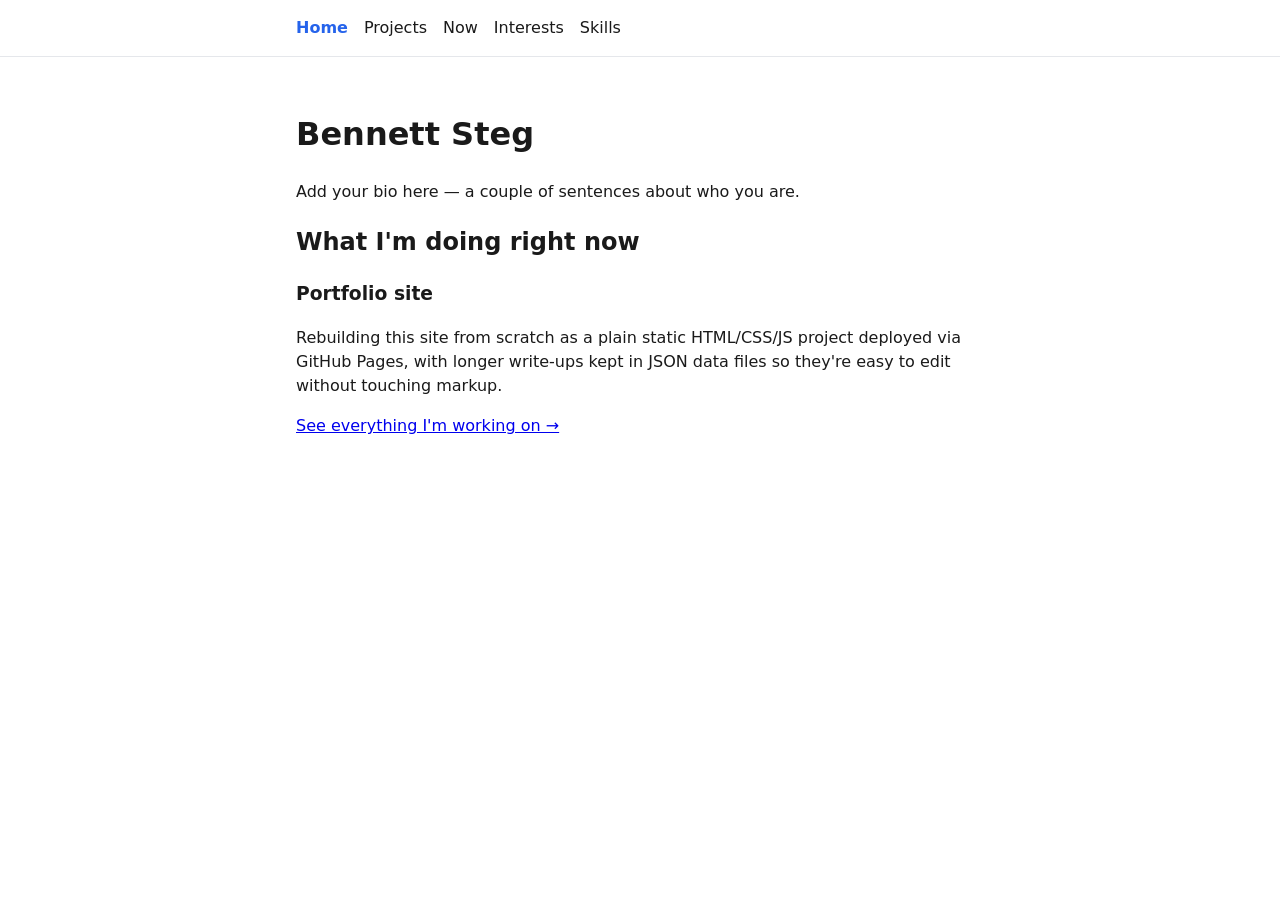
==== index.html @ f9b98064 "test draft" ====
<!doctype html>
<html lang="en">
<head>
  <meta charset="utf-8" />
  <meta name="viewport" content="width=device-width, initial-scale=1" />
  <title>Bennett Steg</title>
  <link rel="stylesheet" href="css/style.css" />
</head>
<body>
  <header class="site-header">
    <nav>
      <a href="index.html" class="active">Home</a>
      <a href="projects.html">Projects</a>
      <a href="now.html">Now</a>
      <a href="interests.html">Interests</a>
      <a href="skills.html">Skills</a>
    </nav>
  </header>

  <main>
    <h1>Bennett Steg</h1>
    <p>Add your bio here — a couple of sentences about who you are.</p>

    <h2>What I'm doing right now</h2>
    <article>
      <h3>Portfolio site</h3>
      <p data-desc="portfolio-site">Loading&hellip;</p>
      <p><a href="now.html">See everything I'm working on &rarr;</a></p>
    </article>
  </main>

  <script src="js/data-loader.js"></script>
  <script>
    loadDescriptions("data/now.json");
  </script>
</body>
</html>
---- css/style.css ----
/* Values here are placeholders for DESIGN.md to replace. */
:root {
  --color-bg: #ffffff;
  --color-text: #1a1a1a;
  --color-muted: #6b7280;
  --color-accent: #2563eb;
  --color-border: #e5e7eb;

  --font-body: system-ui, sans-serif;
  --font-heading: system-ui, sans-serif;

  --spacing-unit: 1rem;
  --max-width: 720px;
}

* {
  box-sizing: border-box;
}

body {
  margin: 0;
  background: var(--color-bg);
  color: var(--color-text);
  font-family: var(--font-body);
  line-height: 1.5;
}

main {
  max-width: var(--max-width);
  margin: 0 auto;
  padding: calc(var(--spacing-unit) * 2) var(--spacing-unit);
}

h1, h2, h3 {
  font-family: var(--font-heading);
}

header.site-header {
  border-bottom: 1px solid var(--color-border);
}

header.site-header nav {
  max-width: var(--max-width);
  margin: 0 auto;
  padding: var(--spacing-unit);
  display: flex;
  gap: var(--spacing-unit);
}

header.site-header nav a {
  color: var(--color-text);
  text-decoration: none;
}

header.site-header nav a.active {
  color: var(--color-accent);
  font-weight: 600;
}

header.site-header nav a:hover {
  color: var(--color-accent);
}

article {
  margin-bottom: calc(var(--spacing-unit) * 2);
}

article .meta {
  color: var(--color-muted);
  font-size: 0.9rem;
  margin-top: 0;
}

.tags {
  list-style: none;
  display: flex;
  gap: calc(var(--spacing-unit) / 2);
  padding: 0;
  margin: 0.5rem 0;
}

.tags li {
  background: var(--color-border);
  border-radius: 4px;
  padding: 0.15rem 0.5rem;
  font-size: 0.85rem;
}
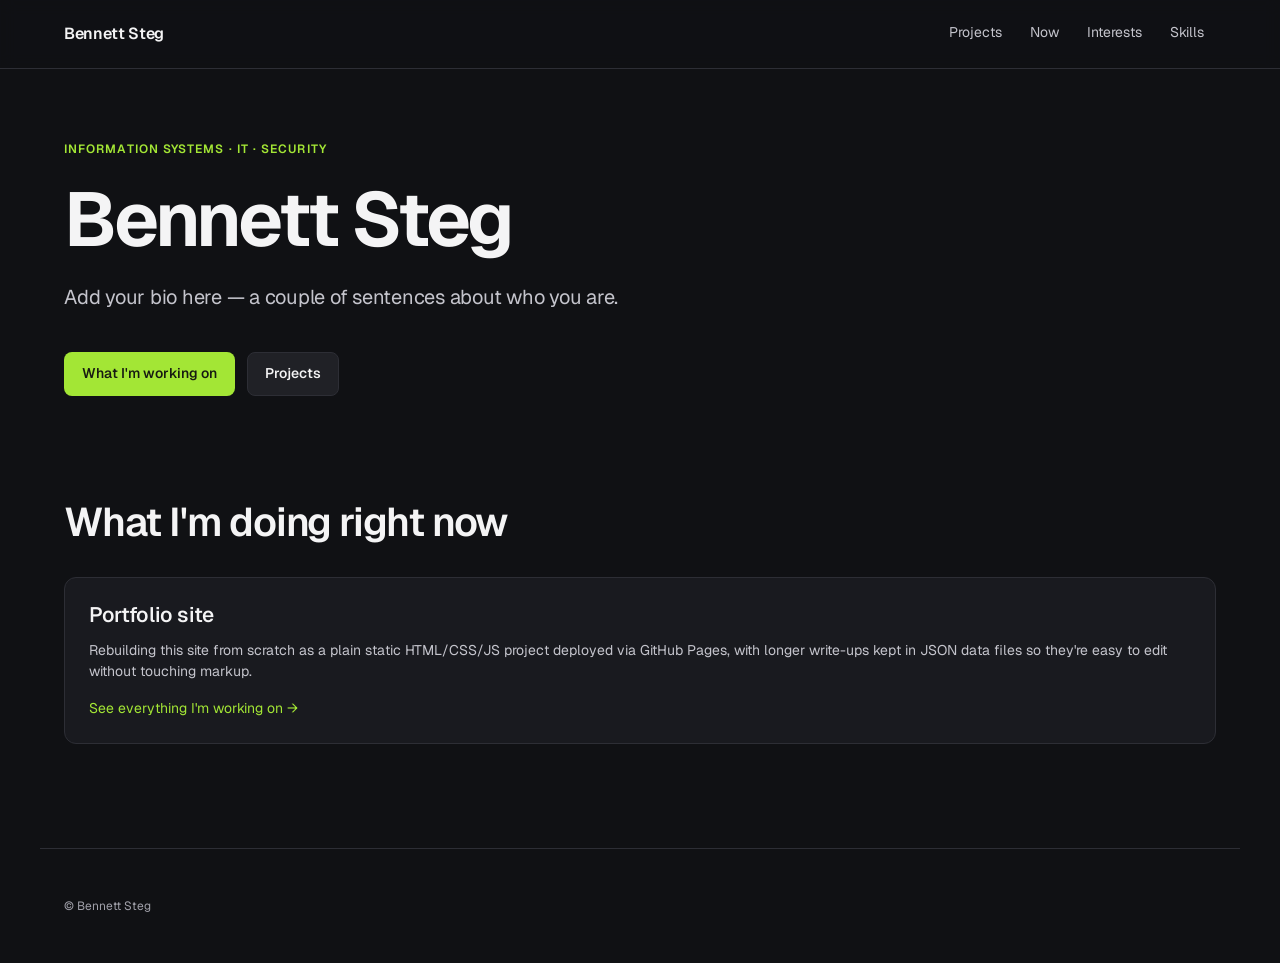
==== commit e98da8d9: "updated design" ====
--- a/index.html
+++ b/index.html
@@ -4,12 +4,16 @@
   <meta charset="utf-8" />
   <meta name="viewport" content="width=device-width, initial-scale=1" />
   <title>Bennett Steg</title>
+  <link rel="preconnect" href="https://fonts.googleapis.com" />
+  <link rel="preconnect" href="https://fonts.gstatic.com" crossorigin />
+  <link href="https://fonts.googleapis.com/css2?family=Geist:wght@400;550;600;650&family=Geist+Mono&display=swap" rel="stylesheet" />
   <link rel="stylesheet" href="css/style.css" />
 </head>
 <body>
   <header class="site-header">
     <nav>
-      <a href="index.html" class="active">Home</a>
+      <a href="index.html" class="brand">Bennett Steg</a>
+      <button class="nav-toggle" type="button" aria-expanded="false">Menu</button>
       <a href="projects.html">Projects</a>
       <a href="now.html">Now</a>
       <a href="interests.html">Interests</a>
@@ -18,17 +22,31 @@
   </header>
 
   <main>
-    <h1>Bennett Steg</h1>
-    <p>Add your bio here — a couple of sentences about who you are.</p>
+    <section>
+      <p class="eyebrow">Information Systems &middot; IT &middot; Security</p>
+      <h1>Bennett Steg</h1>
+      <p class="lead">Add your bio here &mdash; a couple of sentences about who you are.</p>
+      <div class="actions">
+        <a class="button button-primary" href="now.html">What I'm working on</a>
+        <a class="button button-secondary" href="projects.html">Projects</a>
+      </div>
+    </section>
 
-    <h2>What I'm doing right now</h2>
-    <article>
-      <h3>Portfolio site</h3>
-      <p data-desc="portfolio-site">Loading&hellip;</p>
-      <p><a href="now.html">See everything I'm working on &rarr;</a></p>
-    </article>
+    <section>
+      <div class="section-head">
+        <h2>What I'm doing right now</h2>
+      </div>
+      <article>
+        <h3>Portfolio site</h3>
+        <p data-desc="portfolio-site">Loading&hellip;</p>
+        <p><a href="now.html">See everything I'm working on &rarr;</a></p>
+      </article>
+    </section>
   </main>
 
+  <footer class="site-footer">&copy; Bennett Steg</footer>
+
+  <script src="js/nav.js"></script>
   <script src="js/data-loader.js"></script>
   <script>
     loadDescriptions("data/now.json");
--- a/css/style.css
+++ b/css/style.css
@@ -1,87 +1,354 @@
-/* Values here are placeholders for DESIGN.md to replace. */
+/* Tokens from DESIGN.md */
 :root {
-  --color-bg: #ffffff;
-  --color-text: #1a1a1a;
-  --color-muted: #6b7280;
-  --color-accent: #2563eb;
-  --color-border: #e5e7eb;
-
-  --font-body: system-ui, sans-serif;
-  --font-heading: system-ui, sans-serif;
-
-  --spacing-unit: 1rem;
-  --max-width: 720px;
+  --primary: #a3e635;
+  --on-primary: #171a12;
+  --primary-hover: #bef264;
+  --primary-focus: #84cc16;
+
+  --ink: #f4f4f5;
+  --ink-muted: #c4c4cc;
+  --ink-subtle: #a1a1aa;
+
+  --canvas: #101114;
+  --surface-1: #191a1f;
+  --surface-2: #202126;
+  --surface-3: #27282f;
+  --hairline: #2d2e35;
+  --hairline-strong: #45464f;
+
+  --font-sans: "Geist", "Inter", system-ui, -apple-system, "Segoe UI", Roboto, sans-serif;
+  --font-mono: "Geist Mono", "JetBrains Mono", ui-monospace, monospace;
+
+  --radius-sm: 6px;
+  --radius-md: 8px;
+  --radius-lg: 12px;
+  --radius-xl: 16px;
+
+  --gutter: 24px;
+  --max-width: 1200px;
+  --section: 104px;
+  --transition: 180ms ease;
 }
 
 * {
   box-sizing: border-box;
 }
 
+html {
+  color-scheme: dark;
+}
+
 body {
   margin: 0;
-  background: var(--color-bg);
-  color: var(--color-text);
-  font-family: var(--font-body);
-  line-height: 1.5;
-}
-
+  background: var(--canvas);
+  color: var(--ink);
+  font-family: var(--font-sans);
+  font-size: 16px;
+  line-height: 1.55;
+  -webkit-font-smoothing: antialiased;
+}
+
+a {
+  color: var(--primary);
+  text-decoration: none;
+  transition: color var(--transition);
+}
+
+a:hover {
+  color: var(--primary-hover);
+}
+
+:focus-visible {
+  outline: 2px solid var(--primary-focus);
+  outline-offset: 3px;
+  border-radius: var(--radius-xs, 4px);
+}
+
+/* Typography */
+h1, h2, h3 {
+  margin: 0;
+  color: var(--ink);
+}
+
+h1 {
+  font-size: clamp(2.5rem, 7vw, 4.75rem);
+  font-weight: 650;
+  line-height: 1.02;
+  letter-spacing: -0.042em;
+}
+
+h2 {
+  font-size: clamp(1.75rem, 4vw, 2.5rem);
+  font-weight: 600;
+  line-height: 1.12;
+  letter-spacing: -0.03em;
+}
+
+h3 {
+  font-size: 1.3125rem;
+  font-weight: 550;
+  line-height: 1.25;
+  letter-spacing: -0.017em;
+}
+
+p {
+  margin: 0;
+  color: var(--ink-muted);
+}
+
+.eyebrow {
+  margin: 0 0 var(--gutter);
+  color: var(--primary);
+  font-size: 0.75rem;
+  font-weight: 600;
+  line-height: 1.35;
+  letter-spacing: 0.09em;
+  text-transform: uppercase;
+}
+
+.lead {
+  max-width: 40rem;
+  margin-top: var(--gutter);
+  font-size: 1.25rem;
+  line-height: 1.45;
+  letter-spacing: -0.0125em;
+}
+
+/* Navigation */
+header.site-header {
+  position: sticky;
+  top: 0;
+  z-index: 10;
+  background: rgba(16, 17, 20, 0.85);
+  backdrop-filter: blur(8px);
+  border-bottom: 1px solid var(--hairline);
+}
+
+header.site-header nav {
+  max-width: var(--max-width);
+  min-height: 68px;
+  margin: 0 auto;
+  padding: 0 var(--gutter);
+  display: flex;
+  align-items: center;
+  gap: 4px;
+  font-size: 0.875rem;
+}
+
+header.site-header nav .brand {
+  margin-right: auto;
+  color: var(--ink);
+  font-size: 1rem;
+  font-weight: 600;
+  letter-spacing: -0.02em;
+}
+
+header.site-header nav a:not(.brand) {
+  padding: 10px 12px;
+  border-radius: var(--radius-md);
+  color: var(--ink-muted);
+  border-bottom: 2px solid transparent;
+  border-radius: 0;
+}
+
+header.site-header nav a:not(.brand):hover {
+  color: var(--primary);
+}
+
+header.site-header nav a.active {
+  color: var(--primary);
+  border-bottom-color: var(--primary);
+}
+
+.nav-toggle {
+  display: none;
+  min-height: 44px;
+  padding: 10px 16px;
+  background: var(--surface-2);
+  color: var(--ink);
+  border: 1px solid var(--hairline);
+  border-radius: var(--radius-md);
+  font: 550 0.875rem/1.2 var(--font-sans);
+  cursor: pointer;
+}
+
+/* Layout */
 main {
   max-width: var(--max-width);
   margin: 0 auto;
-  padding: calc(var(--spacing-unit) * 2) var(--spacing-unit);
-}
-
-h1, h2, h3 {
-  font-family: var(--font-heading);
-}
-
-header.site-header {
-  border-bottom: 1px solid var(--color-border);
-}
-
-header.site-header nav {
-  max-width: var(--max-width);
-  margin: 0 auto;
-  padding: var(--spacing-unit);
+  padding: 72px var(--gutter) var(--section);
+}
+
+main > section + section {
+  margin-top: var(--section);
+}
+
+.section-head {
+  margin-bottom: 32px;
+}
+
+.section-head p {
+  max-width: 36rem;
+  margin-top: 12px;
+}
+
+/* Buttons */
+.actions {
   display: flex;
-  gap: var(--spacing-unit);
-}
-
-header.site-header nav a {
-  color: var(--color-text);
-  text-decoration: none;
-}
-
-header.site-header nav a.active {
-  color: var(--color-accent);
-  font-weight: 600;
-}
-
-header.site-header nav a:hover {
-  color: var(--color-accent);
-}
-
+  flex-wrap: wrap;
+  gap: 12px;
+  margin-top: 40px;
+}
+
+.button {
+  display: inline-flex;
+  align-items: center;
+  min-height: 44px;
+  padding: 11px 17px;
+  border: 1px solid transparent;
+  border-radius: var(--radius-md);
+  font-size: 0.875rem;
+  font-weight: 550;
+  line-height: 1.2;
+  transition: background var(--transition), border-color var(--transition);
+}
+
+.button-primary {
+  background: var(--primary);
+  color: var(--on-primary);
+}
+
+.button-primary:hover {
+  background: var(--primary-hover);
+  color: var(--on-primary);
+}
+
+.button-primary:active {
+  background: var(--primary-focus);
+}
+
+.button-secondary {
+  background: var(--surface-2);
+  color: var(--ink);
+  border-color: var(--hairline);
+}
+
+.button-secondary:hover {
+  background: var(--surface-3);
+  border-color: var(--hairline-strong);
+  color: var(--ink);
+}
+
+/* Cards */
 article {
-  margin-bottom: calc(var(--spacing-unit) * 2);
+  padding: 24px;
+  background: var(--surface-1);
+  border: 1px solid var(--hairline);
+  border-radius: var(--radius-lg);
+  transition: background var(--transition), border-color var(--transition);
+}
+
+.lead + article {
+  margin-top: 40px;
+}
+
+article + article {
+  margin-top: 16px;
+}
+
+article:hover {
+  background: var(--surface-2);
+  border-color: var(--hairline-strong);
+}
+
+article h2 {
+  font-size: 1.75rem;
+  letter-spacing: -0.02em;
+}
+
+article h3,
+article h2 {
+  margin-bottom: 12px;
+}
+
+article p {
+  font-size: 0.875rem;
+  line-height: 1.5;
+}
+
+article p + p {
+  margin-top: 16px;
 }
 
 article .meta {
-  color: var(--color-muted);
-  font-size: 0.9rem;
-  margin-top: 0;
+  color: var(--ink-subtle);
+  font-size: 0.75rem;
 }
 
 .tags {
   list-style: none;
   display: flex;
-  gap: calc(var(--spacing-unit) / 2);
+  flex-wrap: wrap;
+  gap: 8px;
   padding: 0;
-  margin: 0.5rem 0;
+  margin: 16px 0 0;
 }
 
 .tags li {
-  background: var(--color-border);
-  border-radius: 4px;
-  padding: 0.15rem 0.5rem;
-  font-size: 0.85rem;
-}
+  padding: 5px 9px;
+  background: var(--surface-2);
+  color: var(--ink-muted);
+  border-radius: var(--radius-sm);
+  font-size: 0.75rem;
+  line-height: 1.4;
+}
+
+/* Footer */
+footer.site-footer {
+  max-width: var(--max-width);
+  margin: 0 auto;
+  padding: 48px var(--gutter);
+  border-top: 1px solid var(--hairline);
+  color: var(--ink-subtle);
+  font-size: 0.75rem;
+}
+
+/* Responsive */
+@media (max-width: 768px) {
+  :root {
+    --gutter: 16px;
+    --section: 64px;
+  }
+
+  main {
+    padding-top: 48px;
+  }
+
+  header.site-header nav {
+    flex-wrap: wrap;
+    padding-top: 12px;
+    padding-bottom: 12px;
+  }
+
+  .nav-toggle {
+    display: inline-flex;
+    align-items: center;
+  }
+
+  header.site-header nav a:not(.brand) {
+    display: none;
+    width: 100%;
+    min-height: 44px;
+    align-items: center;
+  }
+
+  header.site-header nav.open a:not(.brand) {
+    display: flex;
+  }
+}
+
+@media (prefers-reduced-motion: reduce) {
+  * {
+    transition: none !important;
+  }
+}
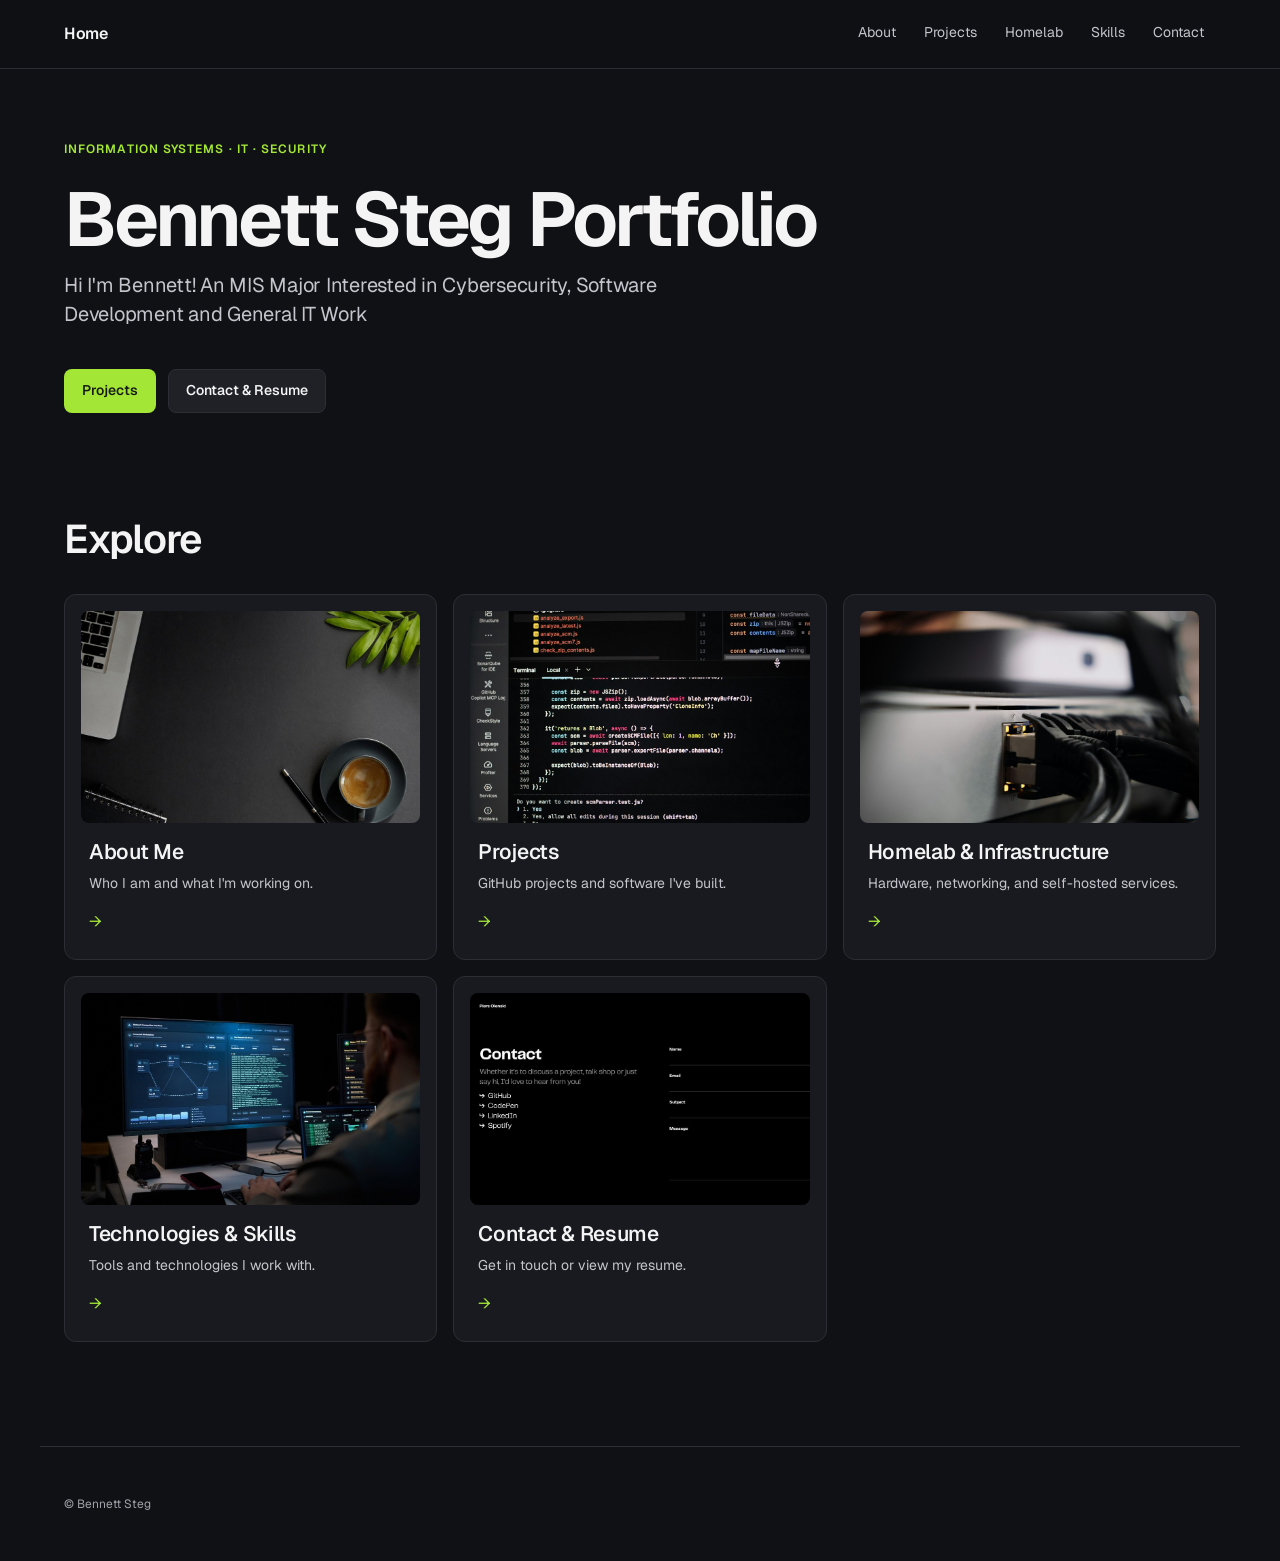
==== commit c54e6e5f: "updated home page, and started work on subsections" ====
--- a/index.html
+++ b/index.html
@@ -3,53 +3,67 @@
 <head>
   <meta charset="utf-8" />
   <meta name="viewport" content="width=device-width, initial-scale=1" />
-  <title>Bennett Steg</title>
+  <title>Bennett Steg Portfolio</title>
   <link rel="preconnect" href="https://fonts.googleapis.com" />
   <link rel="preconnect" href="https://fonts.gstatic.com" crossorigin />
   <link href="https://fonts.googleapis.com/css2?family=Geist:wght@400;550;600;650&family=Geist+Mono&display=swap" rel="stylesheet" />
   <link rel="stylesheet" href="css/style.css" />
 </head>
 <body>
-  <header class="site-header">
-    <nav>
-      <a href="index.html" class="brand">Bennett Steg</a>
-      <button class="nav-toggle" type="button" aria-expanded="false">Menu</button>
-      <a href="projects.html">Projects</a>
-      <a href="now.html">Now</a>
-      <a href="interests.html">Interests</a>
-      <a href="skills.html">Skills</a>
-    </nav>
-  </header>
+  <script src="js/header.js"></script>
 
   <main>
     <section>
       <p class="eyebrow">Information Systems &middot; IT &middot; Security</p>
-      <h1>Bennett Steg</h1>
-      <p class="lead">Add your bio here &mdash; a couple of sentences about who you are.</p>
+      <h1>Bennett Steg Portfolio</h1>
+      <p class="lead">Hi I'm Bennett! An MIS Major Interested in Cybersecurity, Software Development and General IT Work</p>
       <div class="actions">
-        <a class="button button-primary" href="now.html">What I'm working on</a>
-        <a class="button button-secondary" href="projects.html">Projects</a>
+        <a class="button button-primary" href="projects.html">Projects</a>
+        <a class="button button-secondary" href="contact.html">Contact &amp; Resume</a>
       </div>
     </section>
 
     <section>
       <div class="section-head">
-        <h2>What I'm doing right now</h2>
+        <h2>Explore</h2>
       </div>
-      <article>
-        <h3>Portfolio site</h3>
-        <p data-desc="portfolio-site">Loading&hellip;</p>
-        <p><a href="now.html">See everything I'm working on &rarr;</a></p>
-      </article>
+      <div class="section-grid">
+        <a class="section-card" href="about.html">
+          <img src="img/about.jpg" alt="Overhead view of a dark desk with a laptop, notebook, pen, and coffee" width="1000" height="625" loading="lazy" />
+          <h3>About Me</h3>
+          <p>Who I am and what I'm working on.</p>
+          <span class="arrow" aria-hidden="true">&rarr;</span>
+        </a>
+        <a class="section-card" href="projects.html">
+          <img src="img/projects.jpg" alt="Source code open in a dark-themed code editor" width="1000" height="625" loading="lazy" />
+          <h3>Projects</h3>
+          <p>GitHub projects and software I've built.</p>
+          <span class="arrow" aria-hidden="true">&rarr;</span>
+        </a>
+        <a class="section-card" href="homelab.html">
+          <img src="img/homelab.jpg" alt="Ethernet cables plugged into a network switch" width="1000" height="625" loading="lazy" />
+          <h3>Homelab &amp; Infrastructure</h3>
+          <p>Hardware, networking, and self-hosted services.</p>
+          <span class="arrow" aria-hidden="true">&rarr;</span>
+        </a>
+        <a class="section-card" href="skills.html">
+          <img src="img/skills.jpg" alt="Person working at a monitor showing a network topology dashboard and live log output" width="1000" height="625" loading="lazy" />
+          <h3>Technologies &amp; Skills</h3>
+          <p>Tools and technologies I work with.</p>
+          <span class="arrow" aria-hidden="true">&rarr;</span>
+        </a>
+        <a class="section-card" href="contact.html">
+          <img src="img/contact.jpg" alt="A dark contact page with links and a name, email, subject, and message form" width="1000" height="625" loading="lazy" />
+          <h3>Contact &amp; Resume</h3>
+          <p>Get in touch or view my resume.</p>
+          <span class="arrow" aria-hidden="true">&rarr;</span>
+        </a>
+      </div>
     </section>
   </main>
 
   <footer class="site-footer">&copy; Bennett Steg</footer>
 
   <script src="js/nav.js"></script>
-  <script src="js/data-loader.js"></script>
-  <script>
-    loadDescriptions("data/now.json");
-  </script>
 </body>
 </html>
--- a/css/style.css
+++ b/css/style.css
@@ -108,10 +108,19 @@
 
 .lead {
   max-width: 40rem;
-  margin-top: var(--gutter);
+  margin-top: 12px;
   font-size: 1.25rem;
   line-height: 1.45;
   letter-spacing: -0.0125em;
+}
+
+/* Projects page: larger project card title and repo link */
+.page-projects article h3 {
+  font-size: 1.875rem;
+}
+
+.page-projects article .meta {
+  font-size: 1rem;
 }
 
 /* Navigation */
@@ -181,6 +190,11 @@
 
 main > section + section {
   margin-top: var(--section);
+}
+
+/* The page lead belongs to the page title, so set it apart from the first section */
+main > .lead + section {
+  margin-top: 48px;
 }
 
 .section-head {
@@ -281,8 +295,10 @@
 }
 
 article .meta {
+  margin: -4px 0 16px;
   color: var(--ink-subtle);
   font-size: 0.75rem;
+  font-family: var(--font-mono);
 }
 
 .tags {
@@ -301,6 +317,70 @@
   border-radius: var(--radius-sm);
   font-size: 0.75rem;
   line-height: 1.4;
+}
+
+/* Section navigation cards (home) */
+.section-grid {
+  display: grid;
+  grid-template-columns: repeat(auto-fit, minmax(280px, 1fr));
+  gap: 16px;
+}
+
+.section-card {
+  display: flex;
+  flex-direction: column;
+  gap: 8px;
+  padding: 16px 16px 24px;
+  background: var(--surface-1);
+  border: 1px solid var(--hairline);
+  border-radius: var(--radius-lg);
+  color: var(--ink);
+  transition: background var(--transition), border-color var(--transition);
+}
+
+.section-card:hover {
+  background: var(--surface-2);
+  border-color: var(--hairline-strong);
+  color: var(--ink);
+}
+
+.section-card img {
+  display: block;
+  width: 100%;
+  height: auto;
+  aspect-ratio: 16 / 10;
+  object-fit: cover;
+  margin-bottom: 8px;
+  background: var(--surface-2);
+  border-radius: var(--radius-md);
+  transition: transform var(--transition);
+}
+
+.section-card:hover img {
+  transform: scale(1.02);
+}
+
+.section-card h3,
+.section-card p,
+.section-card .arrow {
+  padding: 0 8px;
+}
+
+.section-card p {
+  font-size: 0.875rem;
+  line-height: 1.5;
+}
+
+.section-card .arrow {
+  margin-top: auto;
+  padding-top: 8px;
+  color: var(--primary);
+}
+
+.link-list {
+  margin: 0 0 16px;
+  padding: 0;
+  list-style: none;
 }
 
 /* Footer */
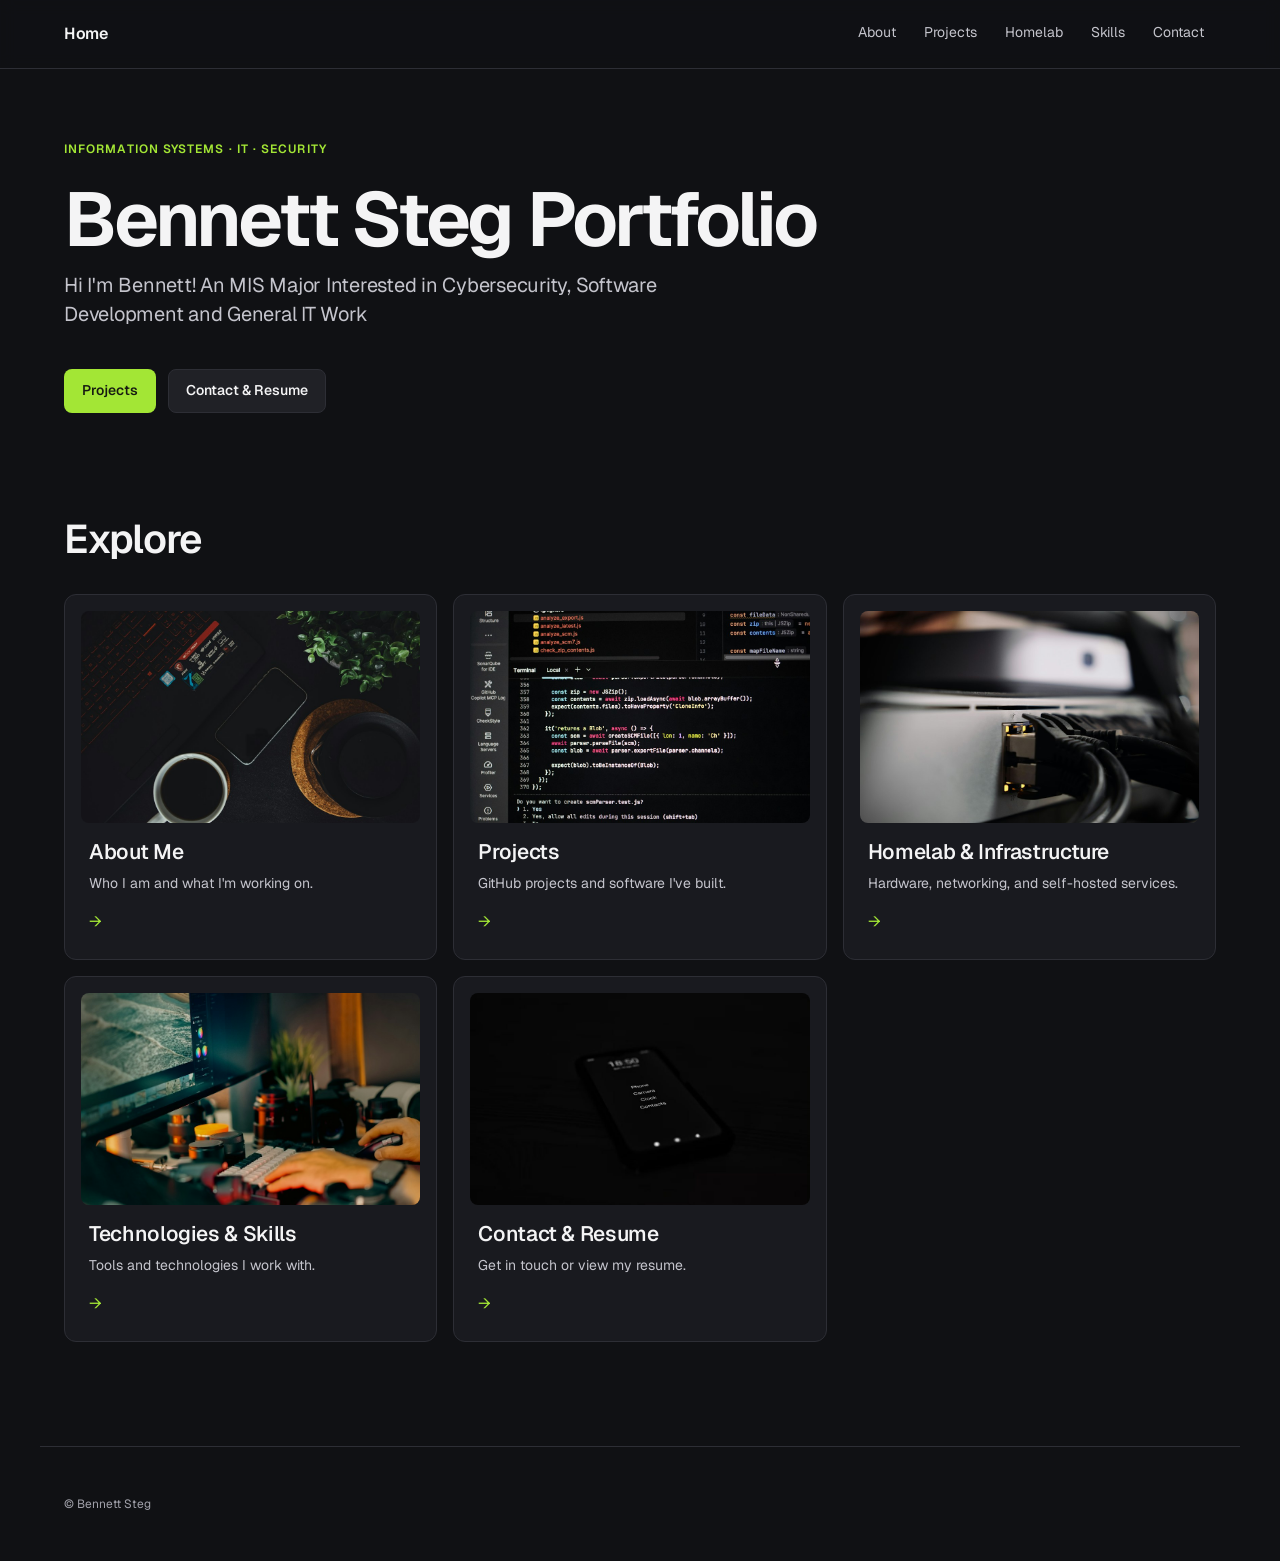
==== commit f29e4d8f: "updated images" ====
--- a/index.html
+++ b/index.html
@@ -29,7 +29,7 @@
       </div>
       <div class="section-grid">
         <a class="section-card" href="about.html">
-          <img src="img/about.jpg" alt="Overhead view of a dark desk with a laptop, notebook, pen, and coffee" width="1000" height="625" loading="lazy" />
+          <img src="img/about.jpg" alt="Overhead view of a dark desk with a laptop, phone, plant, and a cup of coffee" width="1000" height="667" loading="lazy" />
           <h3>About Me</h3>
           <p>Who I am and what I'm working on.</p>
           <span class="arrow" aria-hidden="true">&rarr;</span>
@@ -47,13 +47,13 @@
           <span class="arrow" aria-hidden="true">&rarr;</span>
         </a>
         <a class="section-card" href="skills.html">
-          <img src="img/skills.jpg" alt="Person working at a monitor showing a network topology dashboard and live log output" width="1000" height="625" loading="lazy" />
+          <img src="img/skills.jpg" alt="Hands on a keyboard and mouse in front of a computer monitor" width="1000" height="563" loading="lazy" />
           <h3>Technologies &amp; Skills</h3>
           <p>Tools and technologies I work with.</p>
           <span class="arrow" aria-hidden="true">&rarr;</span>
         </a>
         <a class="section-card" href="contact.html">
-          <img src="img/contact.jpg" alt="A dark contact page with links and a name, email, subject, and message form" width="1000" height="625" loading="lazy" />
+          <img src="img/contact.jpg" alt="A smartphone on a dark surface with a minimal home screen listing Phone, Camera, Clock, and Contacts" width="1000" height="665" loading="lazy" />
           <h3>Contact &amp; Resume</h3>
           <p>Get in touch or view my resume.</p>
           <span class="arrow" aria-hidden="true">&rarr;</span>
